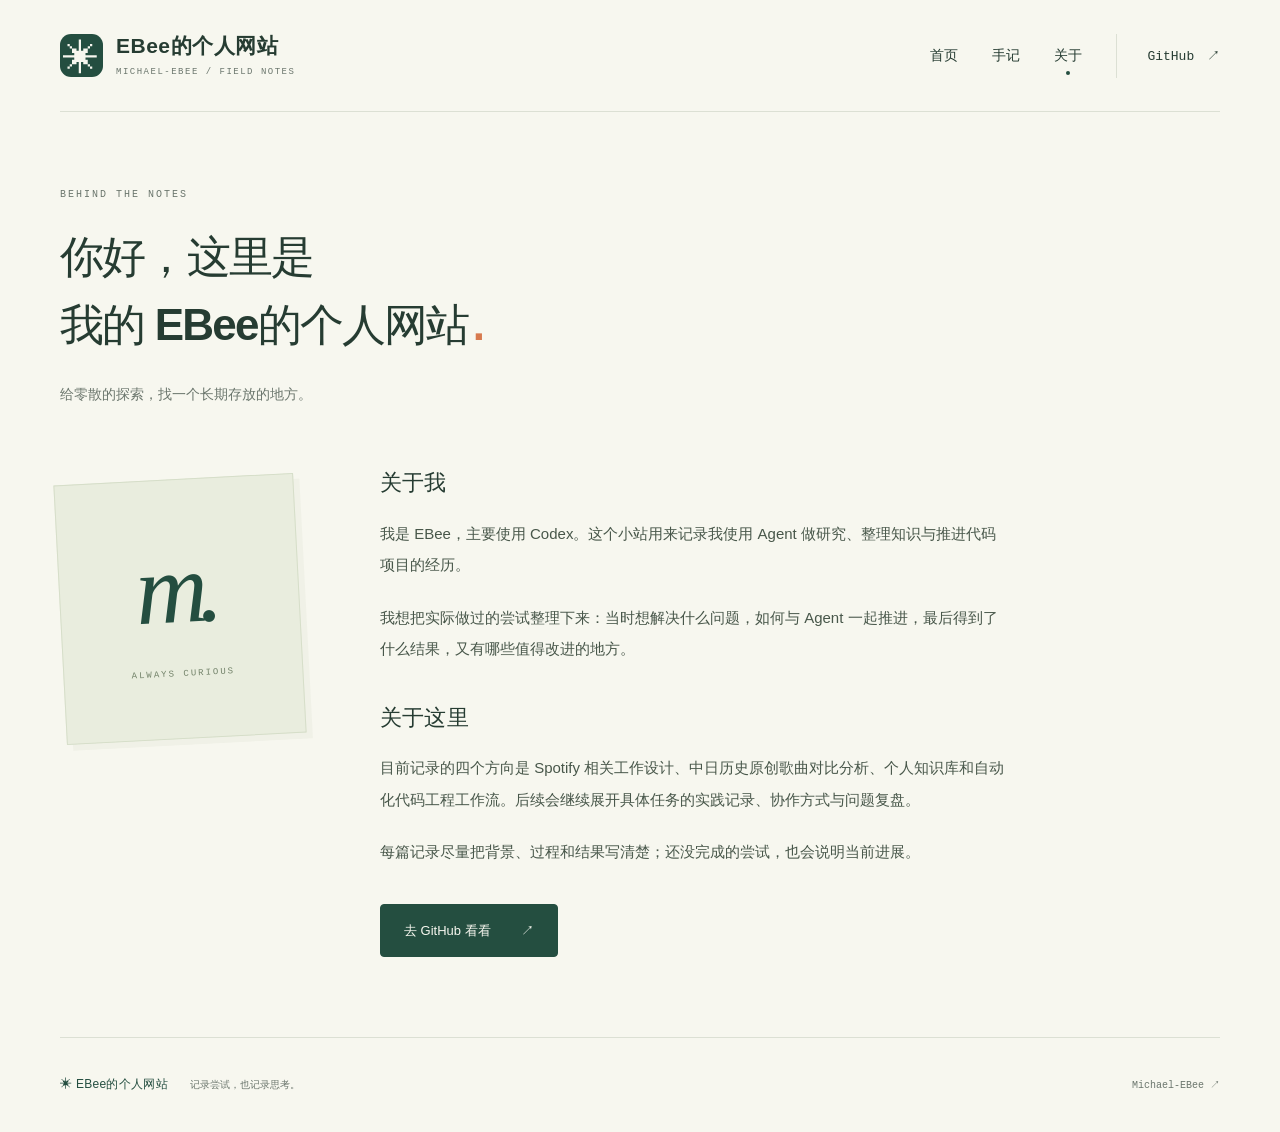
==== about.html @ f7c8b463 "Build EBee personal website with Codex practice journal" ====
<!doctype html>
<html lang="zh-CN">
<head>
  <meta charset="utf-8">
  <meta name="viewport" content="width=device-width, initial-scale=1">
  <meta name="description" content="关于 Michael-EBee 和这个记录 Agent 使用经历的个人小站。">
  <meta name="theme-color" content="#244e40">
  <title>关于我 · EBee的个人网站</title>
  <link rel="icon" type="image/svg+xml" href="assets/favicon.svg">
  <link rel="stylesheet" href="assets/styles.css">
  <script src="assets/main.js" defer></script>
</head>
<body>
  <a class="skip-link" href="#main">跳转到正文</a>
  <header class="site-header wrap">
    <a class="brand" href="index.html" aria-label="EBee的个人网站首页"><span class="brand-mark" aria-hidden="true">✳</span><span>EBee的个人网站<span class="brand-sub">MICHAEL-EBEE / FIELD NOTES</span></span></a>
    <button class="menu-toggle" type="button" aria-expanded="false" aria-controls="navigation" hidden>菜单 <span aria-hidden="true">＋</span></button>
    <nav id="navigation" aria-label="主导航"><a href="index.html">首页</a><a href="notes.html">手记</a><a href="about.html" aria-current="page">关于</a><a class="github-link" href="https://github.com/Michael-EBee" target="_blank" rel="noopener noreferrer">GitHub <span aria-hidden="true">↗</span><span class="sr-only">（新窗口打开）</span></a></nav>
  </header>
  <main id="main" class="wrap inner-main"><div class="page-intro"><p class="eyebrow">BEHIND THE NOTES</p><h1>你好，这里是<br>我的 EBee的个人网站<span class="orange-dot">.</span></h1><p>给零散的探索，找一个长期存放的地方。</p></div><div class="about-layout"><div class="about-avatar" aria-hidden="true"><span>m.</span><small>ALWAYS CURIOUS</small></div><div class="prose"><h2>关于我</h2><p>我是 EBee，主要使用 Codex。这个小站用来记录我使用 Agent 做研究、整理知识与推进代码项目的经历。</p><p>我想把实际做过的尝试整理下来：当时想解决什么问题，如何与 Agent 一起推进，最后得到了什么结果，又有哪些值得改进的地方。</p><h2>关于这里</h2><p>目前记录的四个方向是 Spotify 相关工作设计、中日历史原创歌曲对比分析、个人知识库和自动化代码工程工作流。后续会继续展开具体任务的实践记录、协作方式与问题复盘。</p><p>每篇记录尽量把背景、过程和结果写清楚；还没完成的尝试，也会说明当前进展。</p><a class="button" href="https://github.com/Michael-EBee" target="_blank" rel="noopener noreferrer">去 GitHub 看看 <span aria-hidden="true">↗</span><span class="sr-only">（新窗口打开）</span></a></div></div></main>
  <footer class="site-footer wrap"><a class="footer-brand" href="index.html">✳ EBee的个人网站</a><p>记录尝试，也记录思考。</p><a href="https://github.com/Michael-EBee" target="_blank" rel="noopener noreferrer">Michael-EBee <span aria-hidden="true">↗</span><span class="sr-only">（新窗口打开）</span></a></footer>
</body>
</html>
---- assets/styles.css ----
@charset "UTF-8";
:root{--paper:#f7f7ef;--ink:#263c32;--green:#244e40;--muted:#6b766d;--line:#dce0d4;--orange:#d77a4e;--serif:Georgia,"Noto Serif SC","Source Han Serif SC","Songti SC",SimSun,serif;--sans:Inter,"Segoe UI","PingFang SC","Microsoft YaHei",sans-serif;--mono:"Cascadia Code",Consolas,monospace}
*{box-sizing:border-box}html{scroll-behavior:smooth}body{margin:0;background:var(--paper);color:var(--ink);font-family:var(--sans);-webkit-font-smoothing:antialiased}a{color:inherit;text-decoration:none}button{font:inherit}a,button{-webkit-tap-highlight-color:transparent}a:focus-visible,button:focus-visible{outline:3px solid var(--orange);outline-offset:5px}button{cursor:pointer}::selection{background:#dce6c8;color:var(--green)}.wrap{width:min(1160px,calc(100% - 96px));margin-inline:auto}.sr-only{position:absolute;width:1px;height:1px;padding:0;margin:-1px;overflow:hidden;clip:rect(0,0,0,0);white-space:nowrap;border:0}.skip-link{position:fixed;top:8px;left:12px;transform:translateY(-150%);z-index:30;background:var(--green);color:#fff;padding:12px 20px}.skip-link:focus{transform:translateY(0)}
.site-header{height:112px;display:flex;justify-content:space-between;align-items:center;border-bottom:1px solid var(--line)}.brand{display:flex;gap:13px;align-items:center;font-weight:650;font-size:21px;letter-spacing:.5px;line-height:1.4}.brand-mark{display:grid;place-items:center;width:43px;height:43px;background:var(--green);color:var(--paper);border-radius:11px;font-size:36px;font-weight:400}.brand-sub{display:block;font:9px/1.7 var(--mono);letter-spacing:1.5px;margin-top:4px;color:var(--muted)}.site-header nav{display:flex;gap:34px;align-items:center;font-size:14px}.site-header nav a{position:relative;padding:13px 0}.site-header nav a:hover{color:var(--orange)}.site-header nav [aria-current=page]::after{content:"";position:absolute;bottom:3px;left:calc(50% - 2px);height:4px;width:4px;background:var(--green);border-radius:50%}.site-header nav .github-link{border-left:1px solid var(--line);padding-left:30px;font-family:var(--mono);font-size:13px}.github-link span{margin-left:5px}.menu-toggle{border:1px solid var(--line);background:transparent;border-radius:4px;padding:8px 11px;font-size:13px}
.hero{display:grid;grid-template-columns:1.1fr 1fr;gap:30px;align-items:center;padding-top:88px;padding-bottom:82px}.eyebrow{font:10px/1.6 var(--mono);letter-spacing:2px;color:var(--muted);margin:0 0 20px}.hero-copy .eyebrow{display:flex;align-items:center;gap:9px}.status-dot{width:6px;height:6px;border-radius:50%;background:var(--orange)}h1,h2,h3,p{margin-top:0}.hero h1{font-size:clamp(38px,4.3vw,60px);line-height:1.43;letter-spacing:-2.5px;margin-bottom:24px;font-weight:630}.underline{position:relative;white-space:nowrap;z-index:0}.underline::after{content:"";height:10px;background:#d9e1bd;position:absolute;left:1px;right:1px;bottom:1px;transform:rotate(-1.5deg);z-index:-1}.hero-description{font-size:15px;color:var(--muted);line-height:2.15;margin-bottom:29px;letter-spacing:.15px}.hero-actions{display:flex;gap:28px;align-items:center}.button{display:inline-flex;justify-content:center;gap:30px;align-items:center;min-height:48px;padding:12px 23px;border:1px solid var(--green);border-radius:4px;background:var(--green);color:var(--paper);font-size:13px;transition:background .18s,transform .18s}.button:hover{background:#356653;transform:translateY(-2px)}.text-link{font-size:12px;display:inline-flex;gap:14px;align-items:center;padding-block:10px}.text-link:hover{color:var(--orange)}.hero-footnote{font-size:10px;letter-spacing:.5px;color:var(--muted);margin:30px 0 0}.hero-footnote>span{color:var(--orange);font-size:17px;margin-right:6px}.hero-art{padding:8px 0 0 5px}.field-sheet{height:375px;max-width:470px;position:relative;border:1px solid #d4daca;border-radius:3px;background-color:#eff1e5;background-image:linear-gradient(#dae0ce77 1px,transparent 1px),linear-gradient(90deg,#dae0ce77 1px,transparent 1px);background-size:23px 23px;box-shadow:8px 8px 0 #e9ecde;transform:rotate(2deg);margin-inline:auto;overflow:hidden}.sheet-top{display:flex;justify-content:space-between;align-items:center;padding:20px 22px 0;font:9px var(--mono);letter-spacing:1.2px;color:#70816c}.sheet-cross{font-size:22px}.sheet-caption{position:absolute;top:56px;left:25px;font-size:12px;color:#5f725e;letter-spacing:2px}.flow-lines{position:absolute;inset:0;width:100%;height:100%}.flow-note{position:absolute;z-index:2;background:#fafaf3;box-shadow:0 3px 10px #29422d0a;border:1px solid #d6ddc9;padding:17px 19px;border-radius:3px;display:flex;flex-direction:column;gap:8px}.tiny-label{font:8px/1.6 var(--mono);letter-spacing:1.15px;color:#6f8069}.flow-note strong{font-weight:500;font-size:16px}.idea{top:97px;left:32px;transform:rotate(-6deg)}.note-dot{color:var(--orange);font-weight:700}.note-small{font-size:10px;color:#798271}.agent-orbit{position:absolute;top:133px;right:49px;width:150px;height:150px;border:1px solid #aebca2;border-radius:50%;background:#e4e9d8bb;display:flex;flex-direction:column;justify-content:center;align-items:center;gap:8px;outline:1px dashed #b5c1a8;outline-offset:8px}.agent-orbit strong{font:32px/1 var(--serif);font-weight:400}.agent-orbit>span:last-child{font-size:9px;letter-spacing:1.5px;color:#6b7b61}.orbit-spark{font-size:31px;line-height:1;color:var(--green)}.verify{left:64px;bottom:55px;transform:rotate(-3deg);padding:14px 18px}.verify strong{font-size:15px}.check-icon{border:1px solid #809577;border-radius:50%;font-size:10px;display:inline-grid;place-items:center;width:16px;height:16px}.sheet-bottom{position:absolute;left:22px;right:22px;bottom:14px;display:flex;justify-content:space-between;align-items:center;font:7px var(--mono);letter-spacing:.65px;color:#77876c}.pencil-mark{font-family:var(--sans);font-size:11px;color:#a26445;transform:rotate(-5deg)}.art-caption{display:flex;justify-content:center;align-items:center;gap:10px;font-size:10px;color:#7b826f;margin-top:26px;letter-spacing:1px}.art-caption>span{color:var(--orange);font-size:20px}
.section-heading{display:flex;align-items:flex-end;justify-content:space-between;margin-bottom:27px;gap:20px}.section-heading .eyebrow{font-size:9px;margin-bottom:9px}.section-heading h2{font-size:26px;font-weight:530;letter-spacing:-.5px;margin-bottom:0}.orange-dot{color:var(--orange);padding-left:4px}.latest-section{padding-bottom:64px}.latest-layout{display:grid;grid-template-columns:2.15fr 1fr;gap:30px}.featured-note{border:1px solid var(--line);padding:31px 34px;display:grid;grid-template-columns:46px 1fr;gap:15px;border-radius:3px;transition:border-color .18s,background .18s}.featured-note:hover{border-color:#91a88a;background:#f1f3e8}.note-index{font:italic 22px/1.5 var(--serif);color:#9aa88e}.note-meta{display:flex;align-items:center;gap:16px;font-size:10px;letter-spacing:.3px;color:var(--muted);margin-bottom:17px}.tag{background:#e9eddf;color:#556d4e;padding:4px 8px;border-radius:2px;font-size:9px}.featured-note h3{position:relative;font-size:25px;letter-spacing:.2px;line-height:1.65;font-weight:550;padding-right:30px;margin-bottom:14px}.article-arrow{position:absolute;right:0;top:1px;font-size:22px;font-weight:400}.featured-note p{font-size:12px;color:var(--muted);line-height:2;margin-bottom:21px;max-width:470px}.read-link{font-size:10px;display:flex;align-items:center;gap:13px}.margin-note{border-top:1px solid #d9ddcb;border-bottom:1px solid #d9ddcb;padding:25px 22px;background:#f0f1e7;display:flex;flex-direction:column;position:relative}.quote-mark{font:65px/.7 var(--serif);color:#b2b99b;margin-top:27px;display:block;height:35px}.margin-note>p{font-family:var(--serif);font-size:21px;line-height:1.8;margin:0 0 22px;font-weight:400}.margin-note-bottom{display:flex;align-items:center;gap:10px;color:#7b816c;font-size:10px;margin-top:auto}.hand-line{width:24px;height:1px;background:#aab397}.topics-section{padding:15px 0 65px}.section-hint{color:var(--muted);font-size:10px;padding-bottom:5px}.topic-list{border-top:1px solid var(--line)}.topic-row{display:grid;grid-template-columns:50px 1.12fr 1fr 40px;gap:20px;align-items:center;padding:24px 2px;border-bottom:1px solid var(--line)}.topic-number{font:italic 17px var(--serif);color:#8d9b81}.topic-row h3{font-size:14px;font-weight:500;margin:0}.topic-row p{font-size:11px;color:var(--muted);margin:0;line-height:1.8}.draft-label{font-size:9px;color:#7e8774;border:1px solid var(--line);padding:3px 6px;text-align:center;white-space:nowrap}.closing{display:flex;align-items:center;gap:24px;padding:30px 0 47px}.closing-star{font-size:42px;color:var(--green)}.closing h2{font-size:18px;letter-spacing:.3px;font-weight:500;margin-bottom:10px}.closing p{font-size:11px;color:var(--muted);margin:0}.closing .text-link{margin-left:auto}.site-footer{border-top:1px solid var(--line);display:flex;align-items:center;gap:22px;min-height:95px;color:var(--muted);font-size:10px}.footer-brand{font-size:12px;color:var(--green);letter-spacing:.3px}.site-footer p{margin:0}.site-footer>a:last-child{margin-left:auto;font-family:var(--mono);font-size:10px}
.inner-main{min-height:calc(100vh - 207px);padding-top:75px;padding-bottom:80px}.page-intro{margin-bottom:56px}.page-intro h1{font-size:44px;line-height:1.55;font-weight:550;letter-spacing:-1.8px;margin-bottom:21px}.page-intro>p:not(.eyebrow){font-size:14px;line-height:2;color:var(--muted)}.archive-heading{display:flex;justify-content:space-between;border-bottom:1px solid var(--line);padding-bottom:17px;font-size:11px;color:var(--muted)}.archive-entry{display:grid;grid-template-columns:130px 1fr 30px;gap:25px;padding:36px 0;border-bottom:1px solid var(--line)}.archive-entry:hover h2{color:#568058}.archive-entry>time{font:11px/2 var(--mono);color:var(--muted);padding-top:3px}.archive-entry .note-meta{margin-bottom:12px}.archive-entry h2{font-size:22px;line-height:1.7;font-weight:500;margin-bottom:12px}.archive-entry p{font-size:12px;color:var(--muted);line-height:1.8;margin-bottom:0}.archive-arrow{font-size:25px;margin-top:29px}.archive-end{text-align:center;color:#7d8774;padding:60px 0 15px;font-size:11px}.archive-end span{font-size:23px;color:#9baa8c;display:block;margin-bottom:13px}.about-layout{display:grid;grid-template-columns:240px 1fr;gap:80px;max-width:950px}.about-avatar{height:260px;background:#e9edde;border:1px solid #d6dec9;display:flex;align-items:center;justify-content:center;flex-direction:column;gap:30px;transform:rotate(-3deg);margin-top:15px;box-shadow:6px 6px 0 #f0f1e7}.about-avatar>span{font:italic 100px/1 var(--serif);letter-spacing:-10px;color:var(--green);margin-left:-10px}.about-avatar small{font:9px var(--mono);letter-spacing:2px;color:#73836a}.prose{font-size:15px;line-height:2.1;color:#48574a;overflow-wrap:anywhere}.prose h2{font-size:22px;line-height:1.7;font-weight:550;letter-spacing:.2px;color:var(--ink);margin:34px 0 16px}.prose h2:first-child{margin-top:0}.prose p{margin-bottom:21px}.prose .button{margin-top:15px}.prose a:not(.button){text-decoration:underline;text-underline-offset:4px}.article-main{max-width:850px;padding-top:45px;padding-bottom:65px}.back-link{display:inline-block;font-size:11px;color:var(--muted);padding:10px 0;margin-bottom:40px}.back-link:hover{color:var(--green)}.article-header{border-bottom:1px solid var(--line);padding-bottom:30px}.article-header h1{font-size:44px;line-height:1.55;letter-spacing:-1.1px;font-weight:570;margin:20px 0}.article-header>p{font-size:14px;line-height:1.9;color:var(--muted);margin-bottom:27px}.author-line{display:flex;align-items:center;gap:12px;font-size:10px;color:var(--muted)}.author-line>span:last-child{margin-left:auto}.author-avatar{display:inline-grid;place-items:center;width:28px;height:28px;background:#e4ead5;color:var(--green);border-radius:50%;font:italic 18px var(--serif)}.article-body{max-width:690px;margin:38px auto 50px}.article-lead{font-size:18px;color:var(--ink);font-weight:500}.article-body ul,.article-body ol{padding-left:25px;margin:20px 0 30px}.article-body li{padding-left:4px;margin-bottom:12px}.article-body strong{font-weight:600}.article-body blockquote{border-left:3px solid #77956b;background:#edf0e3;padding:22px 26px;margin:30px 0;color:var(--green);font-family:var(--serif);font-size:20px}.article-body blockquote p{margin:0}.article-signoff{margin-top:30px}.article-signoff>span{font-size:11px;color:var(--muted)}.article-bottom{display:flex;gap:20px;justify-content:space-between;align-items:center;border-top:1px solid var(--line);padding-top:25px;font-size:11px;color:var(--muted)}
@media(min-width:1450px){.hero{padding-block:100px}.hero h1{font-size:62px}.field-sheet{height:390px}.hero-description{font-size:16px}}
@media(max-width:1050px){.wrap{width:calc(100% - 64px)}.hero{gap:22px;padding-block:65px}.hero h1{font-size:43px}.hero-description{font-size:13px}.field-sheet{height:335px}.agent-orbit{right:27px;top:125px;width:125px;height:125px}.idea{left:24px;top:84px;padding:15px}.verify{left:35px;bottom:47px}.flow-note strong{font-size:14px}.note-small{font-size:9px}.sheet-bottom{left:15px;right:15px;font-size:6px}.pencil-mark{font-size:9px}.latest-layout{gap:22px}.featured-note{padding:25px;grid-template-columns:30px 1fr;gap:10px}.featured-note h3{font-size:22px}.margin-note{padding:25px 19px}.margin-note>p{font-size:18px}.topic-row{grid-template-columns:35px 1.2fr 1fr 35px;gap:14px}.about-layout{gap:45px}}
@media(max-width:760px){.wrap{width:calc(100% - 40px)}.site-header{height:87px;position:relative;flex-wrap:wrap;gap:12px;padding-block:16px}.brand{font-size:19px;gap:10px}.brand-mark{width:37px;height:37px;font-size:30px;border-radius:9px}.brand-sub{font-size:7px;letter-spacing:1.2px}.site-header nav{gap:22px;font-size:12px}.site-header nav .github-link{padding-left:19px;font-size:11px}.hero{grid-template-columns:1fr;padding:48px 0 45px;gap:45px}.hero h1{font-size:clamp(37px,8vw,54px);letter-spacing:-1.5px;margin-bottom:19px}.hero-copy .eyebrow{font-size:9px;margin-bottom:20px}.hero-description{font-size:13px;line-height:2}.hero-footnote{margin-top:23px;font-size:9px}.hero-art{padding:0 9px 0 3px}.field-sheet{max-width:440px;height:345px}.agent-orbit{right:40px;top:119px;width:138px;height:138px}.idea{left:28px;top:86px;padding:17px}.flow-note strong{font-size:15px}.note-small{font-size:10px}.verify{left:47px;bottom:51px}.sheet-bottom{left:18px;right:18px;font-size:6.5px}.pencil-mark{font-size:10px}.art-caption{font-size:9px;margin-top:22px;letter-spacing:.5px}.section-heading{margin-bottom:22px;gap:12px}.section-heading h2{font-size:23px}.latest-layout{grid-template-columns:1fr}.latest-section{padding-bottom:43px}.featured-note{padding:25px 22px;grid-template-columns:30px 1fr;gap:9px}.featured-note h3{font-size:22px;line-height:1.7}.featured-note p{font-size:12px;line-height:1.9}.margin-note{display:none}.section-heading .text-link{font-size:11px}.topics-section{padding:13px 0 40px}.section-hint{font-size:9px;white-space:nowrap}.topics-section .section-heading{align-items:flex-start;flex-direction:column;gap:12px}.topic-row{grid-template-columns:27px 1fr 35px;gap:10px;padding:21px 0}.topic-row h3{font-size:13px}.topic-row p{grid-column:2;grid-row:auto;font-size:10px}.topic-row .draft-label{grid-column:3;grid-row:1/3;font-size:8px}.topic-number{align-self:start;padding-top:1px}.closing{gap:16px;flex-wrap:wrap;padding:20px 0 36px}.closing-star{font-size:35px}.closing h2{font-size:16px}.closing p{font-size:10px}.closing .text-link{margin-left:51px;font-size:11px}.site-footer{min-height:106px;gap:10px;flex-wrap:wrap;justify-content:space-between;align-content:center;padding-block:21px;font-size:9px}.site-footer p{order:3;width:100%}.site-footer>a:last-child{font-size:9px}.inner-main{padding:45px 0 55px;min-height:calc(100vh - 193px)}.page-intro{margin-bottom:38px}.page-intro h1{font-size:32px;letter-spacing:-1px}.page-intro>p:not(.eyebrow){font-size:13px}.archive-entry{grid-template-columns:1fr 20px;gap:13px;padding:28px 0}.archive-entry>time{grid-column:1/3;font-size:10px}.archive-entry h2{font-size:19px}.archive-entry p{font-size:11px}.archive-arrow{margin-top:28px}.archive-end{padding-top:43px;font-size:10px}.about-layout{grid-template-columns:1fr;gap:40px}.about-avatar{width:170px;height:170px;margin:0 auto}.about-avatar>span{font-size:75px}.about-avatar small{font-size:7px;letter-spacing:1.3px}.about-avatar{gap:15px}.prose{font-size:14px;line-height:2}.prose h2{font-size:20px}.article-main{padding-top:25px;padding-bottom:45px}.back-link{margin-bottom:22px}.article-header h1{font-size:31px;letter-spacing:-.8px;margin:17px 0;line-height:1.6}.article-header>p{font-size:12px}.article-header{padding-bottom:24px}.article-body{margin-top:28px}.article-lead{font-size:16px}.article-body blockquote{font-size:18px;margin:27px 0;padding:20px}.article-bottom{font-size:9px}.article-bottom .text-link{font-size:10px}}
@media(max-width:560px){.site-header nav{width:100%;justify-content:flex-start;gap:27px;padding:11px 0 8px}.site-header:has(nav:not([hidden])){height:auto;min-height:87px}.js .menu-toggle:not([hidden]){display:block}.js .site-header:has(nav[hidden]){height:87px}.site-header nav[hidden]{display:none}.hero-actions{gap:23px}.hero-actions .text-link{font-size:11px}.button{font-size:12px;min-height:47px;padding-inline:20px}.field-sheet{height:325px}.agent-orbit{right:27px;top:119px;width:122px;height:122px;gap:7px}.agent-orbit strong{font-size:28px}.agent-orbit>span:last-child{font-size:8px}.orbit-spark{font-size:27px}.idea{left:20px;top:83px;padding:14px}.flow-note strong{font-size:14px}.note-small{font-size:9px}.tiny-label{font-size:7px}.verify{left:35px;bottom:48px;padding:12px 15px}.sheet-caption{font-size:11px;left:22px}.sheet-top{padding:15px 19px 0;font-size:8px}.featured-note h3{font-size:20px}.featured-note{padding-inline:17px}.note-index{font-size:20px}.note-meta{gap:12px;font-size:9px}}
.article-toc{display:flex;flex-direction:column;gap:10px;border:1px solid var(--line);padding:23px 26px;margin:30px 0 40px;background:#f0f2e7}.article-toc a{font-size:12px;text-decoration:none!important}.article-toc a:hover{color:var(--orange)}.article-toc .tiny-label{margin-bottom:4px}.content-note{border-left:2px solid #b0b99a;padding:12px 19px;background:#eef0e4;font-size:13px}.editorial-note{padding-top:24px;border-top:1px solid var(--line);font-size:11px!important;color:var(--muted)}.prose code{font:12px/1.8 var(--mono);background:#e9eddf;padding:2px 5px;border-radius:2px;overflow-wrap:anywhere}.topic-row[href]:hover{background:#eef1e5}.topic-row[href]:hover h3{color:#527749}h2[id]{scroll-margin-top:24px}
@media(max-width:760px){.topic-row .draft-label{min-width:39px;font-size:8px}.article-toc{padding:20px}.article-toc a{font-size:11px}.content-note{font-size:12px}}
@media(prefers-reduced-motion:reduce){html{scroll-behavior:auto}*,*::before,*::after{transition:none!important}}
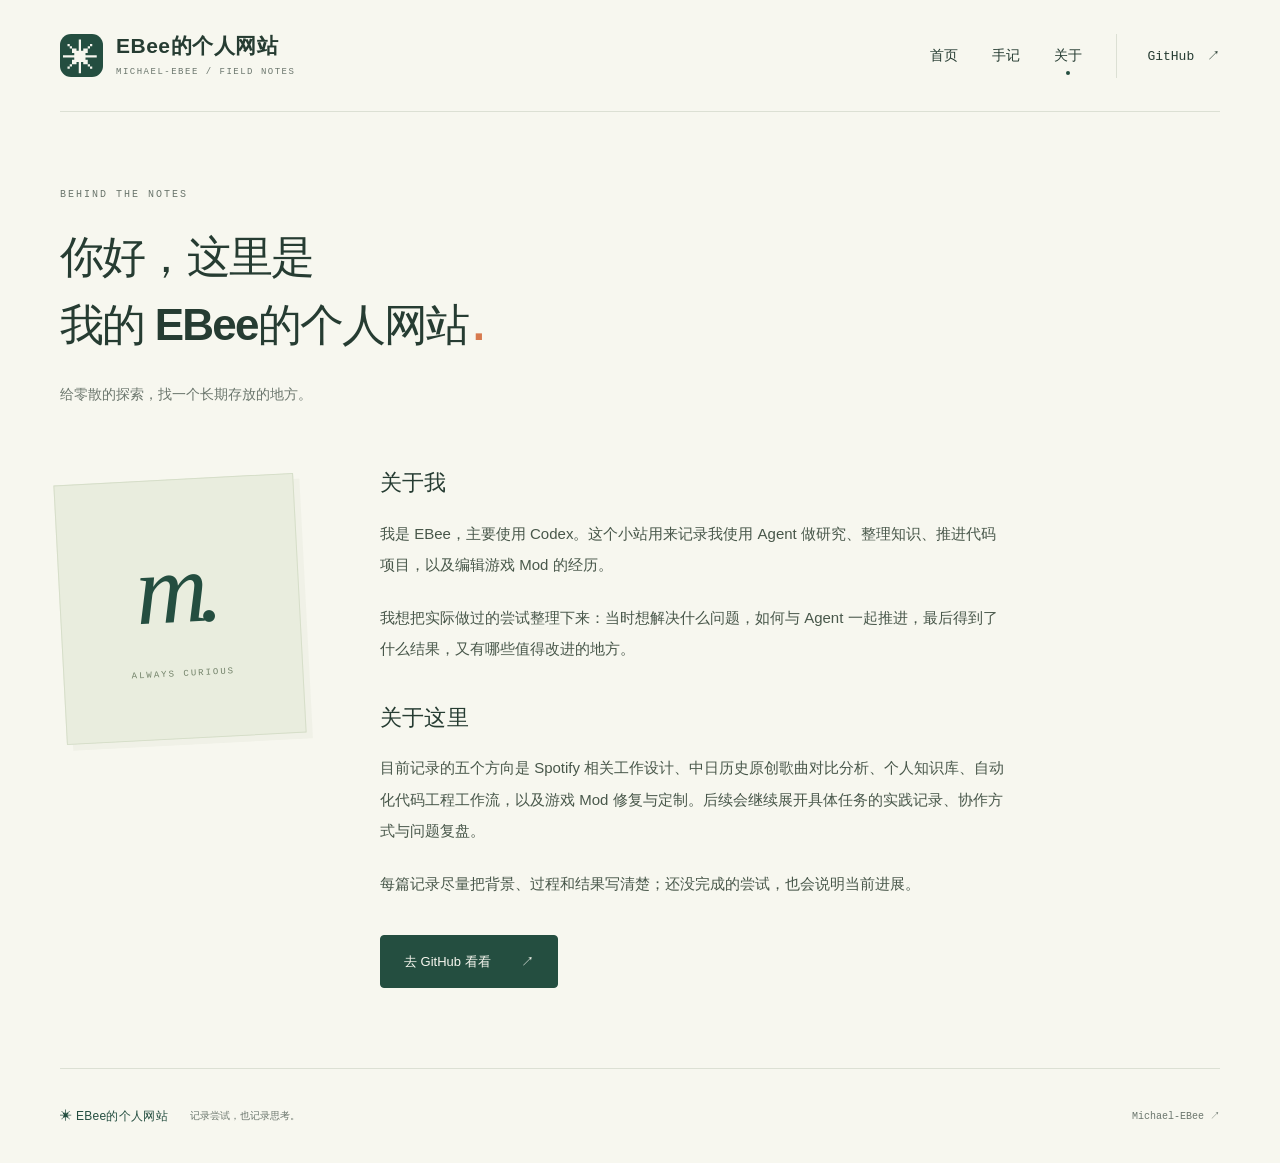
==== commit bd98180f: "Expand project journals and add archived game mod experience" ====
--- a/about.html
+++ b/about.html
@@ -17,7 +17,7 @@
     <button class="menu-toggle" type="button" aria-expanded="false" aria-controls="navigation" hidden>菜单 <span aria-hidden="true">＋</span></button>
     <nav id="navigation" aria-label="主导航"><a href="index.html">首页</a><a href="notes.html">手记</a><a href="about.html" aria-current="page">关于</a><a class="github-link" href="https://github.com/Michael-EBee" target="_blank" rel="noopener noreferrer">GitHub <span aria-hidden="true">↗</span><span class="sr-only">（新窗口打开）</span></a></nav>
   </header>
-  <main id="main" class="wrap inner-main"><div class="page-intro"><p class="eyebrow">BEHIND THE NOTES</p><h1>你好，这里是<br>我的 EBee的个人网站<span class="orange-dot">.</span></h1><p>给零散的探索，找一个长期存放的地方。</p></div><div class="about-layout"><div class="about-avatar" aria-hidden="true"><span>m.</span><small>ALWAYS CURIOUS</small></div><div class="prose"><h2>关于我</h2><p>我是 EBee，主要使用 Codex。这个小站用来记录我使用 Agent 做研究、整理知识与推进代码项目的经历。</p><p>我想把实际做过的尝试整理下来：当时想解决什么问题，如何与 Agent 一起推进，最后得到了什么结果，又有哪些值得改进的地方。</p><h2>关于这里</h2><p>目前记录的四个方向是 Spotify 相关工作设计、中日历史原创歌曲对比分析、个人知识库和自动化代码工程工作流。后续会继续展开具体任务的实践记录、协作方式与问题复盘。</p><p>每篇记录尽量把背景、过程和结果写清楚；还没完成的尝试，也会说明当前进展。</p><a class="button" href="https://github.com/Michael-EBee" target="_blank" rel="noopener noreferrer">去 GitHub 看看 <span aria-hidden="true">↗</span><span class="sr-only">（新窗口打开）</span></a></div></div></main>
+  <main id="main" class="wrap inner-main"><div class="page-intro"><p class="eyebrow">BEHIND THE NOTES</p><h1>你好，这里是<br>我的 EBee的个人网站<span class="orange-dot">.</span></h1><p>给零散的探索，找一个长期存放的地方。</p></div><div class="about-layout"><div class="about-avatar" aria-hidden="true"><span>m.</span><small>ALWAYS CURIOUS</small></div><div class="prose"><h2>关于我</h2><p>我是 EBee，主要使用 Codex。这个小站用来记录我使用 Agent 做研究、整理知识、推进代码项目，以及编辑游戏 Mod 的经历。</p><p>我想把实际做过的尝试整理下来：当时想解决什么问题，如何与 Agent 一起推进，最后得到了什么结果，又有哪些值得改进的地方。</p><h2>关于这里</h2><p>目前记录的五个方向是 Spotify 相关工作设计、中日历史原创歌曲对比分析、个人知识库、自动化代码工程工作流，以及游戏 Mod 修复与定制。后续会继续展开具体任务的实践记录、协作方式与问题复盘。</p><p>每篇记录尽量把背景、过程和结果写清楚；还没完成的尝试，也会说明当前进展。</p><a class="button" href="https://github.com/Michael-EBee" target="_blank" rel="noopener noreferrer">去 GitHub 看看 <span aria-hidden="true">↗</span><span class="sr-only">（新窗口打开）</span></a></div></div></main>
   <footer class="site-footer wrap"><a class="footer-brand" href="index.html">✳ EBee的个人网站</a><p>记录尝试，也记录思考。</p><a href="https://github.com/Michael-EBee" target="_blank" rel="noopener noreferrer">Michael-EBee <span aria-hidden="true">↗</span><span class="sr-only">（新窗口打开）</span></a></footer>
 </body>
 </html>
--- a/assets/styles.css
+++ b/assets/styles.css
@@ -10,5 +10,6 @@
 @media(max-width:760px){.wrap{width:calc(100% - 40px)}.site-header{height:87px;position:relative;flex-wrap:wrap;gap:12px;padding-block:16px}.brand{font-size:19px;gap:10px}.brand-mark{width:37px;height:37px;font-size:30px;border-radius:9px}.brand-sub{font-size:7px;letter-spacing:1.2px}.site-header nav{gap:22px;font-size:12px}.site-header nav .github-link{padding-left:19px;font-size:11px}.hero{grid-template-columns:1fr;padding:48px 0 45px;gap:45px}.hero h1{font-size:clamp(37px,8vw,54px);letter-spacing:-1.5px;margin-bottom:19px}.hero-copy .eyebrow{font-size:9px;margin-bottom:20px}.hero-description{font-size:13px;line-height:2}.hero-footnote{margin-top:23px;font-size:9px}.hero-art{padding:0 9px 0 3px}.field-sheet{max-width:440px;height:345px}.agent-orbit{right:40px;top:119px;width:138px;height:138px}.idea{left:28px;top:86px;padding:17px}.flow-note strong{font-size:15px}.note-small{font-size:10px}.verify{left:47px;bottom:51px}.sheet-bottom{left:18px;right:18px;font-size:6.5px}.pencil-mark{font-size:10px}.art-caption{font-size:9px;margin-top:22px;letter-spacing:.5px}.section-heading{margin-bottom:22px;gap:12px}.section-heading h2{font-size:23px}.latest-layout{grid-template-columns:1fr}.latest-section{padding-bottom:43px}.featured-note{padding:25px 22px;grid-template-columns:30px 1fr;gap:9px}.featured-note h3{font-size:22px;line-height:1.7}.featured-note p{font-size:12px;line-height:1.9}.margin-note{display:none}.section-heading .text-link{font-size:11px}.topics-section{padding:13px 0 40px}.section-hint{font-size:9px;white-space:nowrap}.topics-section .section-heading{align-items:flex-start;flex-direction:column;gap:12px}.topic-row{grid-template-columns:27px 1fr 35px;gap:10px;padding:21px 0}.topic-row h3{font-size:13px}.topic-row p{grid-column:2;grid-row:auto;font-size:10px}.topic-row .draft-label{grid-column:3;grid-row:1/3;font-size:8px}.topic-number{align-self:start;padding-top:1px}.closing{gap:16px;flex-wrap:wrap;padding:20px 0 36px}.closing-star{font-size:35px}.closing h2{font-size:16px}.closing p{font-size:10px}.closing .text-link{margin-left:51px;font-size:11px}.site-footer{min-height:106px;gap:10px;flex-wrap:wrap;justify-content:space-between;align-content:center;padding-block:21px;font-size:9px}.site-footer p{order:3;width:100%}.site-footer>a:last-child{font-size:9px}.inner-main{padding:45px 0 55px;min-height:calc(100vh - 193px)}.page-intro{margin-bottom:38px}.page-intro h1{font-size:32px;letter-spacing:-1px}.page-intro>p:not(.eyebrow){font-size:13px}.archive-entry{grid-template-columns:1fr 20px;gap:13px;padding:28px 0}.archive-entry>time{grid-column:1/3;font-size:10px}.archive-entry h2{font-size:19px}.archive-entry p{font-size:11px}.archive-arrow{margin-top:28px}.archive-end{padding-top:43px;font-size:10px}.about-layout{grid-template-columns:1fr;gap:40px}.about-avatar{width:170px;height:170px;margin:0 auto}.about-avatar>span{font-size:75px}.about-avatar small{font-size:7px;letter-spacing:1.3px}.about-avatar{gap:15px}.prose{font-size:14px;line-height:2}.prose h2{font-size:20px}.article-main{padding-top:25px;padding-bottom:45px}.back-link{margin-bottom:22px}.article-header h1{font-size:31px;letter-spacing:-.8px;margin:17px 0;line-height:1.6}.article-header>p{font-size:12px}.article-header{padding-bottom:24px}.article-body{margin-top:28px}.article-lead{font-size:16px}.article-body blockquote{font-size:18px;margin:27px 0;padding:20px}.article-bottom{font-size:9px}.article-bottom .text-link{font-size:10px}}
 @media(max-width:560px){.site-header nav{width:100%;justify-content:flex-start;gap:27px;padding:11px 0 8px}.site-header:has(nav:not([hidden])){height:auto;min-height:87px}.js .menu-toggle:not([hidden]){display:block}.js .site-header:has(nav[hidden]){height:87px}.site-header nav[hidden]{display:none}.hero-actions{gap:23px}.hero-actions .text-link{font-size:11px}.button{font-size:12px;min-height:47px;padding-inline:20px}.field-sheet{height:325px}.agent-orbit{right:27px;top:119px;width:122px;height:122px;gap:7px}.agent-orbit strong{font-size:28px}.agent-orbit>span:last-child{font-size:8px}.orbit-spark{font-size:27px}.idea{left:20px;top:83px;padding:14px}.flow-note strong{font-size:14px}.note-small{font-size:9px}.tiny-label{font-size:7px}.verify{left:35px;bottom:48px;padding:12px 15px}.sheet-caption{font-size:11px;left:22px}.sheet-top{padding:15px 19px 0;font-size:8px}.featured-note h3{font-size:20px}.featured-note{padding-inline:17px}.note-index{font-size:20px}.note-meta{gap:12px;font-size:9px}}
 .article-toc{display:flex;flex-direction:column;gap:10px;border:1px solid var(--line);padding:23px 26px;margin:30px 0 40px;background:#f0f2e7}.article-toc a{font-size:12px;text-decoration:none!important}.article-toc a:hover{color:var(--orange)}.article-toc .tiny-label{margin-bottom:4px}.content-note{border-left:2px solid #b0b99a;padding:12px 19px;background:#eef0e4;font-size:13px}.editorial-note{padding-top:24px;border-top:1px solid var(--line);font-size:11px!important;color:var(--muted)}.prose code{font:12px/1.8 var(--mono);background:#e9eddf;padding:2px 5px;border-radius:2px;overflow-wrap:anywhere}.topic-row[href]:hover{background:#eef1e5}.topic-row[href]:hover h3{color:#527749}h2[id]{scroll-margin-top:24px}
+.process-strip{display:flex;align-items:center;flex-wrap:wrap;gap:8px 12px;margin:25px 0;padding:18px 20px;background:#edf0e3;font-size:12px;color:var(--green)}.process-strip>span[aria-hidden]{color:#8c9d7e}.table-scroll{max-width:100%;overflow-x:auto;margin:25px 0 28px}.table-scroll:focus-visible{outline:2px solid var(--orange);outline-offset:3px}.prose table{border-collapse:collapse;width:100%;min-width:500px;font-size:12px;line-height:1.9}.prose caption{text-align:left;color:var(--muted);font-size:11px;padding-bottom:12px}.prose th,.prose td{border:1px solid var(--line);text-align:left;padding:13px 15px;vertical-align:top}.prose thead th{background:#e9eddf;font-weight:550}.prose tbody th{font-weight:550;white-space:nowrap}
 @media(max-width:760px){.topic-row .draft-label{min-width:39px;font-size:8px}.article-toc{padding:20px}.article-toc a{font-size:11px}.content-note{font-size:12px}}
 @media(prefers-reduced-motion:reduce){html{scroll-behavior:auto}*,*::before,*::after{transition:none!important}}
